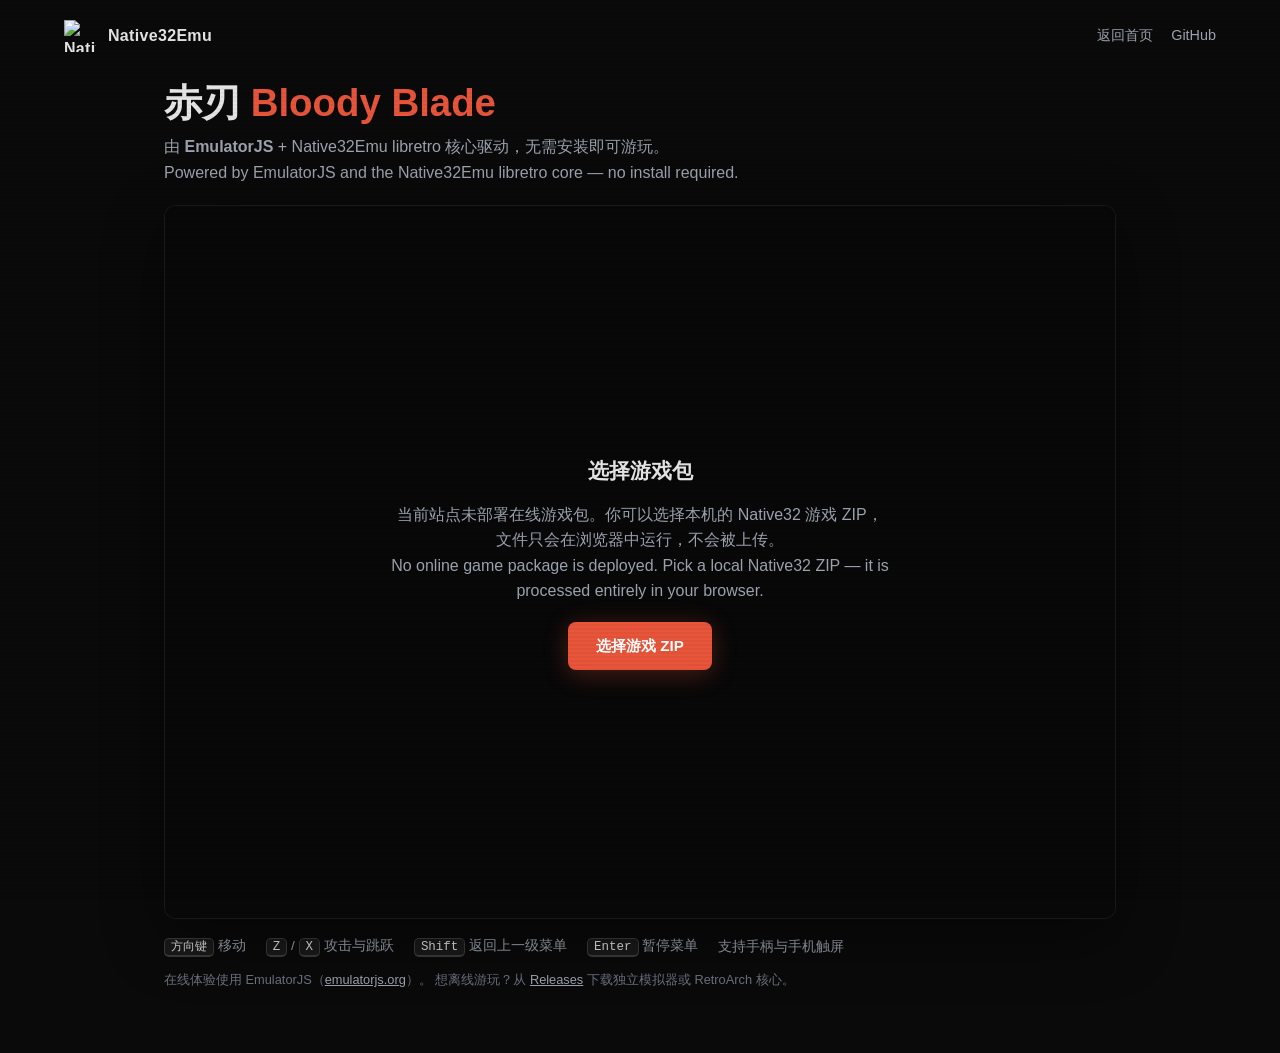
==== site/play.html @ bd975073 "feat(emulatorjs): ship a browser core and online demo Build the libretro core for wasm32-unknown-ems" ====
<!DOCTYPE html>
<html lang="zh-CN">
<head>
  <meta charset="UTF-8">
  <meta name="viewport" content="width=device-width, initial-scale=1.0">
  <title>在线体验《赤刃》 — Native32 Emulator</title>
  <meta name="description" content="在浏览器中直接游玩 Native32 经典动作游戏《赤刃》（Bloody Blade），由 EmulatorJS 与 Native32Emu libretro 核心驱动。">
  <link rel="icon" type="image/png" href="res/logo.png">
  <link rel="stylesheet" href="css/style.css">
</head>
<body class="play-page">

  <header class="play-header">
    <a href="index.html" class="play-brand">
      <img src="res/logo.png" alt="Native32Emu">
      <span>Native32Emu</span>
    </a>
    <nav class="play-header-links">
      <a href="index.html">返回首页</a>
      <a href="https://github.com/AloysHF/Native32Emu" target="_blank" rel="noopener">GitHub</a>
    </nav>
  </header>

  <main class="play-main">
    <h1 class="play-title">赤刃 <span>Bloody Blade</span></h1>
    <p class="play-subtitle">
      由 <strong>EmulatorJS</strong> + Native32Emu libretro 核心驱动，无需安装即可游玩。
      <br>
      Powered by EmulatorJS and the Native32Emu libretro core — no install required.
    </p>

    <div class="play-stage">
      <div id="game"></div>

      <div id="play-status" class="play-overlay">
        <h2>正在准备游戏…</h2>
        <p>首次加载需要下载 WebAssembly 核心与游戏数据。</p>
      </div>

      <div id="play-picker" class="play-overlay" hidden>
        <h2>选择游戏包</h2>
        <p>
          当前站点未部署在线游戏包。你可以选择本机的 Native32 游戏 ZIP，文件只会在浏览器中运行，不会被上传。
          <br>
          No online game package is deployed. Pick a local Native32 ZIP — it is processed entirely in your browser.
        </p>
        <label class="btn btn-primary">
          选择游戏 ZIP
          <input id="play-file" type="file" accept=".zip,.smf,.sgm" hidden>
        </label>
      </div>

      <div id="play-error" class="play-overlay" hidden>
        <h2>无法启动在线模拟器</h2>
        <p class="play-error-text">
          EmulatorJS 运行时未部署（缺少 <code>data/loader.js</code>）。请通过 Pages 部署流程生成
          <code>site/data</code>，或按文档在本地准备运行时。
        </p>
      </div>
    </div>

    <div class="play-controls">
      <span><kbd>方向键</kbd> 移动</span>
      <span><kbd>Z</kbd> / <kbd>X</kbd> 攻击与跳跃</span>
      <span><kbd>Shift</kbd> 返回上一级菜单</span>
      <span><kbd>Enter</kbd> 暂停菜单</span>
      <span>支持手柄与手机触屏</span>
    </div>

    <p class="play-note">
      在线体验使用 EmulatorJS（<a href="https://emulatorjs.org" target="_blank" rel="noopener">emulatorjs.org</a>）。
      想离线游玩？从 <a href="https://github.com/AloysHF/Native32Emu/releases" target="_blank" rel="noopener">Releases</a>
      下载独立模拟器或 RetroArch 核心。
    </p>
  </main>

  <script>
    (function () {
      'use strict';

      var RUNTIME_PATH = 'data/';
      var DEMO_GAME = 'games/ebblade.zip';
      var status = document.getElementById('play-status');
      var picker = document.getElementById('play-picker');
      var error = document.getElementById('play-error');
      var errorText = error.querySelector('.play-error-text');
      var fileInput = document.getElementById('play-file');
      var booted = false;

      function show(element) { element.hidden = false; }
      function hide(element) { element.hidden = true; }

      function boot(gameUrl, gameName) {
        if (booted) {
          return;
        }
        booted = true;
        hide(status);
        hide(picker);
        hide(error);

        window.EJS_player = '#game';
        window.EJS_core = 'native32emu';
        window.EJS_gameUrl = gameUrl;
        window.EJS_gameName = gameName || 'Bloody Blade';
        window.EJS_pathtodata = RUNTIME_PATH;
        window.EJS_startOnLoaded = false;
        window.EJS_backgroundColor = '#0a0a0a';

        var runtime = document.createElement('script');
        runtime.src = RUNTIME_PATH + 'loader.js';
        runtime.onerror = function () {
          booted = false;
          errorText.textContent =
            'EmulatorJS 运行时未部署（缺少 data/loader.js）。请通过 Pages 部署流程生成 site/data。';
          show(error);
        };
        document.body.appendChild(runtime);
      }

      function offerFile() {
        hide(status);
        show(picker);
      }

      fetch(DEMO_GAME, { method: 'HEAD', cache: 'no-store' })
        .then(function (response) {
          if (response.ok) {
            boot(DEMO_GAME);
          } else {
            offerFile();
          }
        })
        .catch(offerFile);

      fileInput.addEventListener('change', function () {
        var file = fileInput.files && fileInput.files[0];
        if (!file) {
          return;
        }
        boot(URL.createObjectURL(file), file.name.replace(/\.(zip|smf|sgm)$/i, ''));
      });
    })();
  </script>
</body>
</html>
---- site/css/style.css ----
/* ============================================================
   Native32Emu — Landing Page Styles
   Color palette from logo:
     Red/Orange  #E8553A / #C7412D
     Green       #4ADE80 / #22C55E
     Purple      #8B5CF6
     Blue        #3B82F6
     Dark        #0A0A0A / #111 / #1A1A1A / #2D2D2D
   ============================================================ */

/* ---- Reset & Base ---- */
*, *::before, *::after { margin: 0; padding: 0; box-sizing: border-box; }

:root {
  --red: #E8553A;
  --red-dark: #C7412D;
  --green: #4ADE80;
  --green-dark: #22C55E;
  --purple: #8B5CF6;
  --blue: #3B82F6;
  --dark: #0A0A0A;
  --dark-2: #111111;
  --dark-3: #1A1A1A;
  --dark-4: #2D2D2D;
  --text: #E5E5E5;
  --text-dim: #9CA3AF;
  --radius: 12px;
  --font-mono: 'SF Mono', 'Fira Code', 'Cascadia Code', 'JetBrains Mono', Consolas, monospace;
  --font-sans: -apple-system, BlinkMacSystemFont, 'Segoe UI', Roboto, 'Noto Sans SC', sans-serif;
}

html { scroll-behavior: smooth; }

body {
  font-family: var(--font-sans);
  background: var(--dark);
  color: var(--text);
  line-height: 1.6;
  overflow-x: hidden;
}

a { color: inherit; text-decoration: none; }
img { max-width: 100%; display: block; }

.container {
  max-width: 1200px;
  margin: 0 auto;
  padding: 0 24px;
}

/* ---- Scanline overlay (global) ---- */
body::after {
  content: '';
  position: fixed;
  inset: 0;
  pointer-events: none;
  z-index: 9999;
  background: repeating-linear-gradient(
    0deg,
    transparent,
    transparent 2px,
    rgba(0, 0, 0, 0.03) 2px,
    rgba(0, 0, 0, 0.03) 4px
  );
}

/* ============================================================
   NAV
   ============================================================ */
#navbar {
  position: fixed;
  top: 0;
  left: 0;
  right: 0;
  z-index: 1000;
  transition: background 0.3s, backdrop-filter 0.3s, box-shadow 0.3s;
}

#navbar.scrolled {
  background: rgba(10, 10, 10, 0.85);
  backdrop-filter: blur(16px);
  -webkit-backdrop-filter: blur(16px);
  box-shadow: 0 1px 0 rgba(232, 85, 58, 0.2);
}

.nav-inner {
  max-width: 1200px;
  margin: 0 auto;
  padding: 0 24px;
  height: 64px;
  display: flex;
  align-items: center;
  justify-content: space-between;
}

.nav-logo {
  display: flex;
  align-items: center;
  gap: 10px;
  font-weight: 700;
  font-size: 1.1rem;
}

.nav-logo img { border-radius: 6px; }

.nav-links {
  display: flex;
  align-items: center;
  gap: 28px;
}

.nav-links a {
  font-size: 0.9rem;
  color: var(--text-dim);
  transition: color 0.2s;
  font-weight: 500;
}

.nav-links a:hover { color: var(--green); }

.nav-github {
  display: flex;
  align-items: center;
}

.nav-toggle {
  display: none;
  flex-direction: column;
  gap: 5px;
  background: none;
  border: none;
  cursor: pointer;
  padding: 4px;
}

.nav-toggle span {
  display: block;
  width: 24px;
  height: 2px;
  background: var(--text);
  transition: 0.3s;
}

/* ============================================================
   HERO
   ============================================================ */
#hero {
  position: relative;
  min-height: 100vh;
  display: flex;
  flex-direction: column;
  align-items: center;
  justify-content: center;
  text-align: center;
  overflow: hidden;
}

.hero-bg {
  position: absolute;
  inset: 0;
  z-index: 0;
}

#circuit-canvas {
  width: 100%;
  height: 100%;
  opacity: 0.15;
}

.hero-content {
  position: relative;
  z-index: 1;
  padding: 0 24px;
}

.hero-chip {
  margin-bottom: 32px;
  animation: chipFloat 6s ease-in-out infinite;
}

.hero-logo {
  width: 180px;
  height: auto;
  margin: 0 auto;
  filter: drop-shadow(0 0 40px rgba(74, 222, 128, 0.3));
}

@keyframes chipFloat {
  0%, 100% { transform: translateY(0); }
  50% { transform: translateY(-12px); }
}

.hero-title {
  font-size: clamp(2.5rem, 6vw, 5rem);
  font-weight: 800;
  line-height: 1.1;
  margin-bottom: 16px;
  letter-spacing: -0.02em;
}

.hero-title-line {
  display: block;
}

.hero-title-line.accent {
  background: linear-gradient(135deg, var(--green), var(--blue));
  -webkit-background-clip: text;
  -webkit-text-fill-color: transparent;
  background-clip: text;
}

.hero-subtitle {
  font-size: clamp(1rem, 2.5vw, 1.5rem);
  color: var(--text-dim);
  margin-bottom: 12px;
  font-weight: 400;
}

.hero-desc {
  font-size: 1rem;
  color: var(--text-dim);
  max-width: 600px;
  margin: 0 auto 28px;
  opacity: 0.8;
}

.hero-badges {
  display: flex;
  gap: 8px;
  justify-content: center;
  flex-wrap: wrap;
  margin-bottom: 32px;
}

.hero-badges img { height: 28px; }

.hero-actions {
  display: flex;
  gap: 16px;
  justify-content: center;
  flex-wrap: wrap;
}

.btn {
  display: inline-flex;
  align-items: center;
  gap: 8px;
  padding: 12px 28px;
  border-radius: 8px;
  font-weight: 600;
  font-size: 0.95rem;
  transition: all 0.25s;
  border: none;
  cursor: pointer;
}

.btn-primary {
  background: var(--red);
  color: #fff;
  box-shadow: 0 4px 24px rgba(232, 85, 58, 0.3);
}

.btn-primary:hover {
  background: var(--red-dark);
  transform: translateY(-2px);
  box-shadow: 0 8px 32px rgba(232, 85, 58, 0.4);
}

.btn-secondary {
  background: var(--dark-4);
  color: var(--text);
  border: 1px solid rgba(255,255,255,0.1);
}

.btn-secondary:hover {
  background: #3a3a3a;
  transform: translateY(-2px);
}

.hero-scroll {
  position: absolute;
  bottom: 40px;
  left: 50%;
  transform: translateX(-50%);
  display: flex;
  flex-direction: column;
  align-items: center;
  gap: 8px;
  color: var(--text-dim);
  font-size: 0.8rem;
  animation: fadeInUp 1s 1.5s both;
}

.scroll-arrow {
  width: 20px;
  height: 20px;
  border-right: 2px solid var(--text-dim);
  border-bottom: 2px solid var(--text-dim);
  transform: rotate(45deg);
  animation: scrollBounce 2s infinite;
}

@keyframes scrollBounce {
  0%, 100% { transform: rotate(45deg) translateY(0); opacity: 1; }
  50% { transform: rotate(45deg) translateY(6px); opacity: 0.5; }
}

/* ============================================================
   SECTIONS
   ============================================================ */
.section {
  padding: 100px 0;
}

.section-dark {
  background: var(--dark-2);
}

.section-title {
  font-size: clamp(1.8rem, 4vw, 2.8rem);
  font-weight: 800;
  text-align: center;
  margin-bottom: 12px;
  letter-spacing: -0.01em;
}

.section-subtitle {
  text-align: center;
  color: var(--text-dim);
  font-size: 1.05rem;
  margin-bottom: 56px;
  max-width: 600px;
  margin-left: auto;
  margin-right: auto;
}

/* ============================================================
   ABOUT
   ============================================================ */
.about-grid {
  display: grid;
  grid-template-columns: 1fr 1fr;
  gap: 60px;
  align-items: center;
}

.about-text h2 {
  font-size: 2rem;
  margin-bottom: 20px;
}

.about-text p {
  color: var(--text-dim);
  margin-bottom: 16px;
  font-size: 1.05rem;
}

.about-text strong { color: var(--red); }

.diagram-flow {
  display: flex;
  align-items: center;
  justify-content: center;
  gap: 16px;
}

.diagram-node {
  display: flex;
  flex-direction: column;
  align-items: center;
  gap: 8px;
  padding: 20px 16px;
  background: var(--dark-3);
  border: 1px solid rgba(255,255,255,0.06);
  border-radius: var(--radius);
  min-width: 120px;
  transition: 0.3s;
}

.diagram-node:hover {
  border-color: var(--purple);
  transform: translateY(-4px);
}

.diagram-node.highlight {
  border-color: var(--green);
  box-shadow: 0 0 30px rgba(74, 222, 128, 0.1);
}

.diagram-icon {
  width: 48px;
  height: 48px;
  border-radius: 12px;
  display: flex;
  align-items: center;
  justify-content: center;
}

.chip-icon {
  background: linear-gradient(135deg, var(--red), var(--red-dark));
  box-shadow: 0 4px 16px rgba(232, 85, 58, 0.3);
}

.game-icon {
  background: linear-gradient(135deg, var(--blue), var(--purple));
  box-shadow: 0 4px 16px rgba(59, 130, 246, 0.3);
}

.emu-icon {
  background: linear-gradient(135deg, var(--green), var(--green-dark));
  box-shadow: 0 4px 16px rgba(74, 222, 128, 0.3);
}

.diagram-node span { font-weight: 600; font-size: 0.9rem; }
.diagram-node small { color: var(--text-dim); font-size: 0.75rem; }

.diagram-arrow {
  font-size: 1.5rem;
  color: var(--text-dim);
  opacity: 0.5;
}

/* ============================================================
   STATS
   ============================================================ */
.stats-grid {
  display: grid;
  grid-template-columns: repeat(4, 1fr);
  gap: 32px;
}

.stat-item {
  text-align: center;
  padding: 40px 16px;
  background: var(--dark-3);
  border: 1px solid rgba(255,255,255,0.05);
  border-radius: var(--radius);
  transition: 0.3s;
}

.stat-item:hover {
  border-color: var(--red);
  transform: translateY(-4px);
  box-shadow: 0 8px 32px rgba(232, 85, 58, 0.15);
}

.stat-number {
  font-size: 3rem;
  font-weight: 800;
  background: linear-gradient(135deg, var(--red), var(--green));
  -webkit-background-clip: text;
  -webkit-text-fill-color: transparent;
  background-clip: text;
  line-height: 1;
  margin-bottom: 8px;
  font-variant-numeric: tabular-nums;
}

.stat-label {
  font-weight: 600;
  font-size: 1rem;
  margin-bottom: 4px;
}

.stat-sub {
  color: var(--text-dim);
  font-size: 0.8rem;
}

/* ============================================================
   FEATURES
   ============================================================ */
.features-grid {
  display: grid;
  grid-template-columns: repeat(3, 1fr);
  gap: 24px;
}

.feature-card {
  padding: 32px 28px;
  background: var(--dark-2);
  border: 1px solid rgba(255,255,255,0.05);
  border-radius: var(--radius);
  transition: all 0.3s;
  position: relative;
  overflow: hidden;
}

.feature-card::before {
  content: '';
  position: absolute;
  top: 0;
  left: 0;
  right: 0;
  height: 3px;
  background: linear-gradient(90deg, var(--red), var(--green));
  opacity: 0;
  transition: opacity 0.3s;
}

.feature-card:hover {
  border-color: rgba(255,255,255,0.1);
  transform: translateY(-4px);
  box-shadow: 0 12px 40px rgba(0,0,0,0.3);
}

.feature-card:hover::before { opacity: 1; }

.feature-icon {
  width: 48px;
  height: 48px;
  border-radius: 12px;
  background: rgba(232, 85, 58, 0.1);
  display: flex;
  align-items: center;
  justify-content: center;
  margin-bottom: 20px;
  color: var(--red);
}

.feature-icon svg { width: 24px; height: 24px; }

.feature-card h3 {
  font-size: 1.15rem;
  margin-bottom: 10px;
  font-weight: 700;
}

.feature-card p {
  color: var(--text-dim);
  font-size: 0.9rem;
  line-height: 1.7;
}

/* ============================================================
   GALLERY
   ============================================================ */
.gallery-filters {
  display: flex;
  gap: 8px;
  justify-content: center;
  flex-wrap: wrap;
  margin-bottom: 40px;
}

.filter-btn {
  padding: 8px 20px;
  border-radius: 100px;
  border: 1px solid rgba(255,255,255,0.1);
  background: transparent;
  color: var(--text-dim);
  font-size: 0.85rem;
  font-weight: 500;
  cursor: pointer;
  transition: all 0.25s;
  font-family: var(--font-sans);
}

.filter-btn:hover {
  border-color: var(--green);
  color: var(--green);
}

.filter-btn.active {
  background: var(--green);
  color: var(--dark);
  border-color: var(--green);
  font-weight: 600;
}

.gallery-grid {
  display: grid;
  grid-template-columns: repeat(auto-fill, minmax(220px, 1fr));
  gap: 16px;
}

.gallery-item {
  position: relative;
  border-radius: var(--radius);
  overflow: hidden;
  aspect-ratio: 4 / 3;
  cursor: pointer;
  border: 1px solid rgba(255,255,255,0.05);
  transition: all 0.35s;
}

.gallery-item.hidden {
  display: none;
}

.gallery-item img {
  width: 100%;
  height: 100%;
  object-fit: cover;
  transition: transform 0.5s;
}

.gallery-item:hover {
  transform: translateY(-6px);
  box-shadow: 0 16px 48px rgba(0,0,0,0.5), 0 0 0 1px rgba(74, 222, 128, 0.3);
}

.gallery-item:hover img {
  transform: scale(1.08);
}

.gallery-overlay {
  position: absolute;
  inset: 0;
  background: linear-gradient(to top, rgba(10,10,10,0.95) 0%, rgba(10,10,10,0.3) 50%, transparent 100%);
  display: flex;
  flex-direction: column;
  justify-content: flex-end;
  padding: 16px;
  opacity: 0;
  transition: opacity 0.35s;
}

.gallery-item:hover .gallery-overlay { opacity: 1; }

.gallery-tag {
  display: inline-block;
  padding: 2px 8px;
  border-radius: 4px;
  background: var(--red);
  color: #fff;
  font-size: 0.7rem;
  font-weight: 700;
  margin-bottom: 6px;
  width: fit-content;
}

.gallery-overlay h4 {
  font-size: 0.95rem;
  font-weight: 700;
  margin-bottom: 4px;
}

.gallery-overlay p {
  font-size: 0.78rem;
  color: var(--text-dim);
  line-height: 1.4;
}

/* ============================================================
   ARCHITECTURE
   ============================================================ */
.arch-diagram {
  max-width: 800px;
  margin: 0 auto;
  display: flex;
  flex-direction: column;
  align-items: center;
  gap: 0;
}

.arch-layer {
  width: 100%;
  padding: 24px;
  border-radius: var(--radius);
  position: relative;
}

.arch-label {
  font-size: 0.75rem;
  font-weight: 700;
  text-transform: uppercase;
  letter-spacing: 0.1em;
  color: var(--text-dim);
  margin-bottom: 16px;
  text-align: center;
}

.arch-frontend {
  background: linear-gradient(135deg, rgba(139, 92, 246, 0.1), rgba(59, 130, 246, 0.1));
  border: 1px solid rgba(139, 92, 246, 0.2);
}

.arch-core {
  background: linear-gradient(135deg, rgba(232, 85, 58, 0.1), rgba(199, 65, 45, 0.1));
  border: 1px solid rgba(232, 85, 58, 0.2);
}

.arch-platform {
  background: linear-gradient(135deg, rgba(74, 222, 128, 0.1), rgba(34, 197, 94, 0.1));
  border: 1px solid rgba(74, 222, 128, 0.2);
}

.arch-boxes {
  display: flex;
  gap: 16px;
  justify-content: center;
  flex-wrap: wrap;
}

.arch-box {
  background: rgba(0,0,0,0.3);
  border: 1px solid rgba(255,255,255,0.08);
  border-radius: 8px;
  padding: 16px 24px;
  text-align: center;
  min-width: 160px;
  transition: 0.3s;
}

.arch-box:hover {
  border-color: rgba(255,255,255,0.15);
  transform: translateY(-2px);
}

.arch-box strong {
  display: block;
  font-size: 0.95rem;
  margin-bottom: 4px;
}

.arch-box small {
  color: var(--text-dim);
  font-size: 0.78rem;
}

.arch-box.core-box {
  min-width: 320px;
}

.core-modules {
  display: flex;
  flex-wrap: wrap;
  gap: 6px;
  margin-top: 12px;
  justify-content: center;
}

.core-modules span {
  padding: 4px 10px;
  background: rgba(232, 85, 58, 0.15);
  border-radius: 4px;
  font-size: 0.72rem;
  color: var(--red);
  font-weight: 500;
}

.arch-box.small-box {
  padding: 12px 20px;
  font-size: 0.85rem;
}

.arch-connector {
  height: 40px;
  width: 100px;
}

.arch-connector svg {
  width: 100%;
  height: 100%;
}

/* ============================================================
   CODE SHOWCASE
   ============================================================ */
.code-showcase {
  display: grid;
  grid-template-columns: 1fr 1fr;
  gap: 24px;
  max-width: 960px;
  margin: 0 auto;
}

.code-block {
  background: var(--dark-3);
  border: 1px solid rgba(255,255,255,0.06);
  border-radius: var(--radius);
  overflow: hidden;
  transition: 0.3s;
}

.code-block:hover {
  border-color: rgba(255,255,255,0.12);
  transform: translateY(-4px);
  box-shadow: 0 12px 40px rgba(0,0,0,0.4);
}

.code-header {
  display: flex;
  align-items: center;
  gap: 6px;
  padding: 12px 16px;
  background: rgba(0,0,0,0.3);
  border-bottom: 1px solid rgba(255,255,255,0.05);
}

.code-dot {
  width: 10px;
  height: 10px;
  border-radius: 50%;
}

.code-dot.red { background: #FF5F56; }
.code-dot.yellow { background: #FFBD2E; }
.code-dot.green { background: #27C93F; }

.code-filename {
  margin-left: 8px;
  font-size: 0.8rem;
  color: var(--text-dim);
  font-family: var(--font-mono);
}

.code-block pre {
  padding: 20px;
  overflow-x: auto;
  font-size: 0.82rem;
  line-height: 1.7;
}

.code-block code {
  font-family: var(--font-mono);
  color: var(--text-dim);
}

.code-block .kw { color: var(--purple); }
.code-block .type { color: var(--green); }
.code-block .fn { color: var(--blue); }
.code-block .num { color: var(--red); }
.code-block .comment { color: #6B7280; font-style: italic; }

/* ============================================================
   QUICK START
   ============================================================ */
.quickstart-grid {
  display: grid;
  grid-template-columns: repeat(3, 1fr);
  gap: 24px;
}

.quickstart-card {
  background: var(--dark-2);
  border: 1px solid rgba(255,255,255,0.05);
  border-radius: var(--radius);
  padding: 32px 28px;
  transition: 0.3s;
}

.quickstart-card:hover {
  border-color: rgba(255,255,255,0.1);
  transform: translateY(-4px);
  box-shadow: 0 12px 40px rgba(0,0,0,0.3);
}

.qs-header {
  display: flex;
  align-items: center;
  gap: 12px;
  margin-bottom: 24px;
}

.qs-icon { font-size: 1.5rem; }
.qs-header h3 { font-size: 1.2rem; }

.qs-steps { display: flex; flex-direction: column; gap: 20px; }

.qs-step {
  display: flex;
  gap: 14px;
  align-items: flex-start;
}

.qs-num {
  width: 28px;
  height: 28px;
  min-width: 28px;
  border-radius: 50%;
  background: var(--red);
  color: #fff;
  display: flex;
  align-items: center;
  justify-content: center;
  font-size: 0.8rem;
  font-weight: 700;
}

.qs-step p {
  font-weight: 600;
  font-size: 0.9rem;
  margin-bottom: 4px;
}

.qs-step code {
  display: block;
  font-family: var(--font-mono);
  font-size: 0.78rem;
  color: var(--green);
  background: rgba(74, 222, 128, 0.08);
  padding: 6px 10px;
  border-radius: 6px;
  margin-top: 4px;
  word-break: break-all;
}

/* ============================================================
   FOOTER
   ============================================================ */
#footer {
  background: var(--dark-2);
  border-top: 1px solid rgba(255,255,255,0.05);
  padding: 60px 0 30px;
}

.footer-grid {
  display: grid;
  grid-template-columns: 2fr 1fr 1fr 1fr;
  gap: 40px;
  margin-bottom: 40px;
}

.footer-brand {
  display: flex;
  flex-direction: column;
  gap: 8px;
}

.footer-brand img { border-radius: 8px; }

.footer-name {
  font-weight: 700;
  font-size: 1.1rem;
}

.footer-brand p {
  color: var(--text-dim);
  font-size: 0.9rem;
}

.footer-links h4 {
  font-size: 0.85rem;
  font-weight: 700;
  margin-bottom: 16px;
  color: var(--text);
}

.footer-links a {
  display: block;
  color: var(--text-dim);
  font-size: 0.88rem;
  padding: 4px 0;
  transition: color 0.2s;
}

.footer-links a:hover { color: var(--green); }

.footer-bottom {
  border-top: 1px solid rgba(255,255,255,0.05);
  padding-top: 24px;
  text-align: center;
}

.footer-bottom p {
  color: var(--text-dim);
  font-size: 0.82rem;
}

/* ============================================================
   ANIMATIONS
   ============================================================ */
.fade-in-up {
  opacity: 0;
  transform: translateY(30px);
  transition: opacity 0.7s ease, transform 0.7s ease;
}

.fade-in-up.visible {
  opacity: 1;
  transform: translateY(0);
}

@keyframes fadeInUp {
  from { opacity: 0; transform: translateY(30px); }
  to { opacity: 1; transform: translateY(0); }
}

/* ============================================================
   RESPONSIVE
   ============================================================ */
@media (max-width: 1024px) {
  .features-grid { grid-template-columns: repeat(2, 1fr); }
  .quickstart-grid { grid-template-columns: 1fr; }
  .code-showcase { grid-template-columns: 1fr; }
  .footer-grid { grid-template-columns: 1fr 1fr; gap: 32px; }
}

@media (max-width: 768px) {
  .nav-links { display: none; }
  .nav-links.open {
    display: flex;
    flex-direction: column;
    position: absolute;
    top: 64px;
    left: 0;
    right: 0;
    background: rgba(10, 10, 10, 0.95);
    backdrop-filter: blur(16px);
    padding: 24px;
    gap: 16px;
    border-bottom: 1px solid rgba(255,255,255,0.05);
  }
  .nav-toggle { display: flex; }

  .about-grid { grid-template-columns: 1fr; gap: 40px; }
  .stats-grid { grid-template-columns: repeat(2, 1fr); gap: 16px; }
  .features-grid { grid-template-columns: 1fr; }
  .gallery-grid { grid-template-columns: repeat(auto-fill, minmax(160px, 1fr)); gap: 10px; }
  .footer-grid { grid-template-columns: 1fr; gap: 24px; }

  .hero-logo { width: 120px; }
  .hero-badges img { height: 22px; }
  .hero-actions { flex-direction: column; align-items: center; }

  .diagram-flow { flex-direction: column; gap: 12px; }
  .diagram-arrow { transform: rotate(90deg); }

  .section { padding: 60px 0; }

  .arch-box.core-box { min-width: auto; }
}

@media (max-width: 480px) {
  .stats-grid { grid-template-columns: 1fr 1fr; }
  .stat-number { font-size: 2.2rem; }
  .gallery-overlay { opacity: 1; }
}

/* ============================================================
   LANGUAGE TOGGLE
   ============================================================ */
.lang-toggle {
  padding: 4px 12px;
  border-radius: 6px;
  border: 1px solid rgba(255,255,255,0.15);
  background: transparent;
  color: var(--green);
  font-size: 0.8rem;
  font-weight: 700;
  cursor: pointer;
  transition: all 0.25s;
  font-family: var(--font-mono);
  letter-spacing: 0.05em;
}

.lang-toggle:hover {
  background: rgba(74, 222, 128, 0.1);
  border-color: var(--green);
}

/* ============================================================
   GALLERY TABS
   ============================================================ */
.gallery-tabs {
  display: flex;
  gap: 8px;
  justify-content: center;
  flex-wrap: wrap;
  margin-bottom: 32px;
}

.gallery-tab {
  padding: 8px 20px;
  border-radius: 100px;
  border: 1px solid rgba(255,255,255,0.1);
  background: transparent;
  color: var(--text-dim);
  font-size: 0.85rem;
  font-weight: 500;
  cursor: pointer;
  transition: all 0.25s;
  font-family: var(--font-sans);
}

.gallery-tab:hover {
  border-color: var(--green);
  color: var(--green);
}

.gallery-tab.active {
  background: var(--green);
  color: var(--dark);
  border-color: var(--green);
  font-weight: 600;
}

/* ============================================================
   CAROUSEL
   ============================================================ */
.carousel-wrapper {
  position: relative;
  padding: 0 48px;
}

.carousel-viewport {
  overflow: hidden;
  border-radius: var(--radius);
}

.carousel-track {
  display: flex;
  gap: 16px;
  transition: transform 0.4s cubic-bezier(0.25, 0.46, 0.45, 0.94);
}

.carousel-card {
  flex: 0 0 calc((100% - 48px) / 4);
}

.carousel-card-inner,
.carousel-card {
  position: relative;
  border-radius: var(--radius);
  overflow: hidden;
  aspect-ratio: 4 / 3;
  cursor: pointer;
  border: 1px solid rgba(255,255,255,0.05);
  transition: all 0.35s;
}

.carousel-card:hover {
  transform: translateY(-4px);
  box-shadow: 0 12px 36px rgba(0,0,0,0.5), 0 0 0 1px rgba(74, 222, 128, 0.3);
  z-index: 2;
}

.carousel-card img {
  width: 100%;
  height: 100%;
  object-fit: contain;
  background: #000;
  transition: transform 0.5s;
}

.carousel-card:hover img {
  transform: scale(1.06);
}

.carousel-card-overlay {
  position: absolute;
  inset: 0;
  background: linear-gradient(to top, rgba(10,10,10,0.95) 0%, rgba(10,10,10,0.3) 50%, transparent 100%);
  display: flex;
  flex-direction: column;
  justify-content: flex-end;
  padding: 14px;
  opacity: 0;
  transition: opacity 0.35s;
}

.carousel-card:hover .carousel-card-overlay { opacity: 1; }

.carousel-card-overlay .gallery-tag {
  display: inline-block;
  padding: 2px 8px;
  border-radius: 4px;
  background: var(--red);
  color: #fff;
  font-size: 0.65rem;
  font-weight: 700;
  margin-bottom: 4px;
  width: fit-content;
}

.carousel-card-overlay h4 {
  font-size: 0.85rem;
  font-weight: 700;
  margin-bottom: 3px;
  line-height: 1.3;
}

.carousel-card-overlay p {
  font-size: 0.72rem;
  color: var(--text-dim);
  line-height: 1.4;
}

/* Carousel navigation buttons */
.carousel-btn {
  position: absolute;
  top: 50%;
  transform: translateY(-50%);
  width: 40px;
  height: 40px;
  border-radius: 50%;
  border: 1px solid rgba(255,255,255,0.15);
  background: rgba(10, 10, 10, 0.8);
  color: var(--text);
  font-size: 1.4rem;
  cursor: pointer;
  transition: all 0.25s;
  display: flex;
  align-items: center;
  justify-content: center;
  z-index: 10;
  backdrop-filter: blur(8px);
}

.carousel-btn:hover {
  background: var(--green);
  color: var(--dark);
  border-color: var(--green);
}

.carousel-prev { left: 0; }
.carousel-next { right: 0; }

/* Carousel dots */
.carousel-dots {
  display: flex;
  justify-content: center;
  gap: 8px;
  margin-top: 20px;
}

.carousel-dot {
  width: 8px;
  height: 8px;
  border-radius: 50%;
  background: rgba(255,255,255,0.2);
  cursor: pointer;
  transition: all 0.25s;
}

.carousel-dot.active {
  background: var(--green);
  width: 24px;
  border-radius: 4px;
}

.carousel-dot:hover {
  background: rgba(255,255,255,0.4);
}

/* ============================================================
   CAROUSEL RESPONSIVE
   ============================================================ */
@media (max-width: 768px) {
  .carousel-wrapper { padding: 0 36px; }
  .carousel-card { flex-basis: calc((100% - 16px) / 2); }
  .carousel-btn { width: 32px; height: 32px; font-size: 1.1rem; }
  .gallery-tab { padding: 6px 14px; font-size: 0.78rem; }
}

@media (max-width: 480px) {
  .carousel-wrapper { padding: 0 28px; }
  .carousel-card { flex-basis: 100%; }
  .carousel-card-overlay { opacity: 1; }
  .carousel-btn { width: 28px; height: 28px; font-size: 1rem; }
}

/* ============================================================
   PLAY ONLINE (landing CTA)
   ============================================================ */
.nav-links a.nav-play {
  color: var(--red);
  font-weight: 600;
}

.nav-links a.nav-play:hover { color: var(--green); }

.btn-play {
  background: rgba(74, 222, 128, 0.12);
  color: var(--green);
  border: 1px solid rgba(74, 222, 128, 0.35);
}

.btn-play:hover {
  background: rgba(74, 222, 128, 0.2);
  transform: translateY(-2px);
}

.play-cta {
  display: grid;
  grid-template-columns: minmax(0, 0.9fr) minmax(0, 1.1fr);
  gap: 40px;
  align-items: center;
  background: linear-gradient(135deg, rgba(232, 85, 58, 0.12), rgba(17, 17, 17, 0.9) 55%);
  border: 1px solid rgba(255, 255, 255, 0.08);
  border-radius: var(--radius);
  padding: 36px;
}

.play-cta-cover img {
  width: 100%;
  border-radius: 10px;
  border: 1px solid rgba(255, 255, 255, 0.1);
  display: block;
}

.play-cta-body { display: flex; flex-direction: column; align-items: flex-start; gap: 14px; }

.play-cta-badge {
  font-size: 0.75rem;
  letter-spacing: 0.08em;
  text-transform: uppercase;
  color: var(--green);
  border: 1px solid rgba(74, 222, 128, 0.3);
  border-radius: 999px;
  padding: 4px 12px;
}

.play-cta-body h2 { font-size: 2rem; line-height: 1.2; }
.play-cta-body p { color: var(--text-dim); max-width: 52ch; }

@media (max-width: 768px) {
  .play-cta { grid-template-columns: 1fr; padding: 24px; }
  .play-cta-cover { max-width: 360px; }
}

/* ============================================================
   PLAY PAGE
   ============================================================ */
.play-page { min-height: 100vh; background: var(--dark); }

.play-header {
  display: flex;
  align-items: center;
  justify-content: space-between;
  gap: 16px;
  max-width: 1200px;
  margin: 0 auto;
  padding: 20px 24px;
}

.play-brand {
  display: flex;
  align-items: center;
  gap: 12px;
  font-weight: 700;
  letter-spacing: 0.02em;
}

.play-brand img { width: 32px; height: 32px; }

.play-header-links { display: flex; align-items: center; gap: 18px; }
.play-header-links a { color: var(--text-dim); font-size: 0.9rem; }
.play-header-links a:hover { color: var(--green); }

.play-main {
  max-width: 1000px;
  margin: 0 auto;
  padding: 8px 24px 64px;
}

.play-title { font-size: clamp(1.6rem, 4vw, 2.4rem); line-height: 1.2; }
.play-title span { color: var(--red); }

.play-subtitle { color: var(--text-dim); margin: 8px 0 20px; max-width: 68ch; }

.play-stage {
  position: relative;
  width: 100%;
  aspect-ratio: 4 / 3;
  background: #000;
  border: 1px solid rgba(255, 255, 255, 0.1);
  border-radius: var(--radius);
  overflow: hidden;
  box-shadow: 0 20px 60px rgba(0, 0, 0, 0.45);
}

.play-stage > #game { position: absolute; inset: 0; }

.play-overlay {
  position: absolute;
  inset: 0;
  z-index: 5;
  display: flex;
  flex-direction: column;
  align-items: center;
  justify-content: center;
  gap: 14px;
  padding: 24px;
  text-align: center;
  background: rgba(10, 10, 10, 0.86);
  backdrop-filter: blur(3px);
}

.play-overlay h2 { font-size: 1.3rem; }
.play-overlay p { color: var(--text-dim); max-width: 56ch; }
.play-overlay .btn { margin-top: 4px; }
.play-overlay[hidden] { display: none; }

.play-controls {
  margin-top: 16px;
  display: flex;
  flex-wrap: wrap;
  gap: 8px 20px;
  align-items: center;
  color: var(--text-dim);
  font-size: 0.85rem;
}

.play-controls kbd {
  font-family: var(--font-mono);
  font-size: 0.78rem;
  color: var(--text);
  background: var(--dark-3);
  border: 1px solid rgba(255, 255, 255, 0.15);
  border-bottom-width: 2px;
  border-radius: 5px;
  padding: 1px 6px;
}

.play-note { margin-top: 12px; font-size: 0.8rem; color: #6b7280; }
.play-note a { color: var(--text-dim); text-decoration: underline; }

@media (max-width: 640px) {
  .play-header { padding: 16px; }
  .play-header-links .optional { display: none; }
  .play-main { padding: 0 16px 40px; }
  .play-stage { aspect-ratio: 4 / 3; border-radius: 8px; }
}
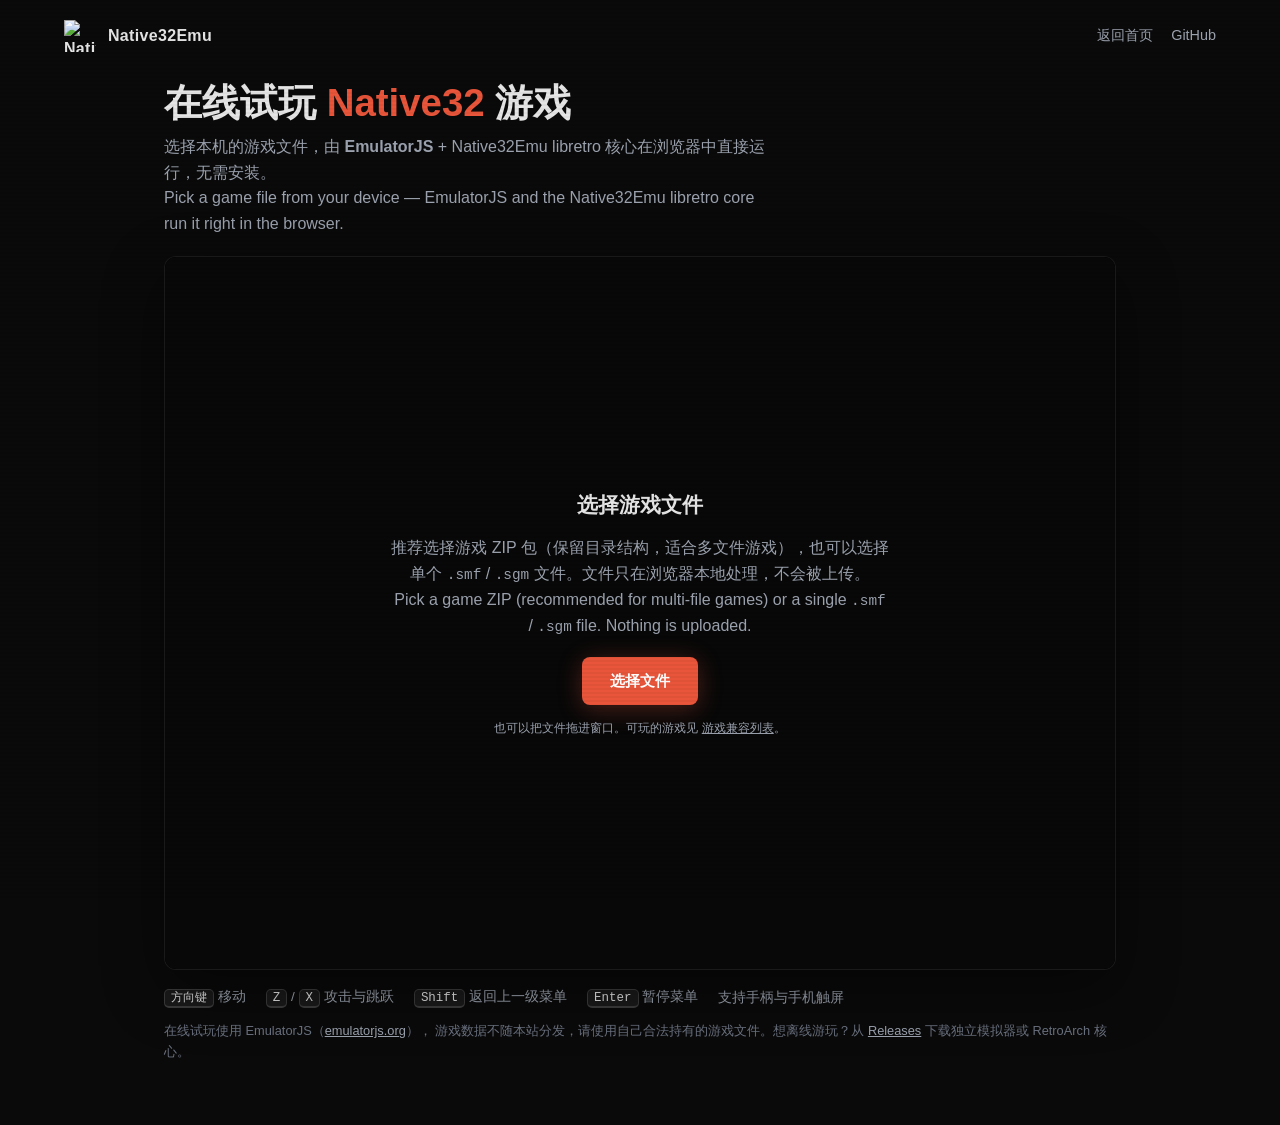
==== commit cf91fb57: "feat(site): let visitors pick any game file for browser play Open the play page on a file picker (cl" ====
--- a/site/play.html
+++ b/site/play.html
@@ -3,8 +3,8 @@
 <head>
   <meta charset="UTF-8">
   <meta name="viewport" content="width=device-width, initial-scale=1.0">
-  <title>在线体验《赤刃》 — Native32 Emulator</title>
-  <meta name="description" content="在浏览器中直接游玩 Native32 经典动作游戏《赤刃》（Bloody Blade），由 EmulatorJS 与 Native32Emu libretro 核心驱动。">
+  <title>在线试玩 Native32 游戏 — Native32 Emulator</title>
+  <meta name="description" content="在浏览器中选择本机的 Native32 游戏文件，即可直接游玩，无需安装。由 EmulatorJS 与 Native32Emu libretro 核心驱动。">
   <link rel="icon" type="image/png" href="res/logo.png">
   <link rel="stylesheet" href="css/style.css">
 </head>
@@ -22,32 +22,38 @@
   </header>
 
   <main class="play-main">
-    <h1 class="play-title">赤刃 <span>Bloody Blade</span></h1>
+    <h1 class="play-title">在线试玩 <span>Native32</span> 游戏</h1>
     <p class="play-subtitle">
-      由 <strong>EmulatorJS</strong> + Native32Emu libretro 核心驱动，无需安装即可游玩。
+      选择本机的游戏文件，由 <strong>EmulatorJS</strong> + Native32Emu libretro 核心在浏览器中直接运行，无需安装。
       <br>
-      Powered by EmulatorJS and the Native32Emu libretro core — no install required.
+      Pick a game file from your device — EmulatorJS and the Native32Emu libretro core run it right in the browser.
     </p>
 
     <div class="play-stage">
       <div id="game"></div>
 
-      <div id="play-status" class="play-overlay">
-        <h2>正在准备游戏…</h2>
-        <p>首次加载需要下载 WebAssembly 核心与游戏数据。</p>
+      <div id="play-status" class="play-overlay" hidden>
+        <h2>正在加载核心…</h2>
+        <p>首次启动需要下载 WebAssembly 核心。</p>
       </div>
 
-      <div id="play-picker" class="play-overlay" hidden>
-        <h2>选择游戏包</h2>
+      <div id="play-picker" class="play-overlay">
+        <h2>选择游戏文件</h2>
         <p>
-          当前站点未部署在线游戏包。你可以选择本机的 Native32 游戏 ZIP，文件只会在浏览器中运行，不会被上传。
+          推荐选择游戏 ZIP 包（保留目录结构，适合多文件游戏），也可以选择单个
+          <code>.smf</code> / <code>.sgm</code> 文件。文件只在浏览器本地处理，不会被上传。
           <br>
-          No online game package is deployed. Pick a local Native32 ZIP — it is processed entirely in your browser.
+          Pick a game ZIP (recommended for multi-file games) or a single <code>.smf</code> / <code>.sgm</code> file. Nothing is uploaded.
         </p>
         <label class="btn btn-primary">
-          选择游戏 ZIP
+          选择文件
           <input id="play-file" type="file" accept=".zip,.smf,.sgm" hidden>
         </label>
+        <p id="play-picker-error" class="play-picker-error" hidden></p>
+        <p class="play-picker-hint">
+          也可以把文件拖进窗口。可玩的游戏见
+          <a href="https://github.com/AloysHF/Native32Emu/blob/master/docs/Game-Compatibility.md" target="_blank" rel="noopener">游戏兼容列表</a>。
+        </p>
       </div>
 
       <div id="play-error" class="play-overlay" hidden>
@@ -65,11 +71,13 @@
       <span><kbd>Shift</kbd> 返回上一级菜单</span>
       <span><kbd>Enter</kbd> 暂停菜单</span>
       <span>支持手柄与手机触屏</span>
+      <button id="play-reset" class="play-reset" type="button" hidden>换一个游戏</button>
     </div>
 
     <p class="play-note">
-      在线体验使用 EmulatorJS（<a href="https://emulatorjs.org" target="_blank" rel="noopener">emulatorjs.org</a>）。
-      想离线游玩？从 <a href="https://github.com/AloysHF/Native32Emu/releases" target="_blank" rel="noopener">Releases</a>
+      在线试玩使用 EmulatorJS（<a href="https://emulatorjs.org" target="_blank" rel="noopener">emulatorjs.org</a>），
+      游戏数据不随本站分发，请使用自己合法持有的游戏文件。想离线游玩？从
+      <a href="https://github.com/AloysHF/Native32Emu/releases" target="_blank" rel="noopener">Releases</a>
       下载独立模拟器或 RetroArch 核心。
     </p>
   </main>
@@ -79,38 +87,49 @@
       'use strict';
 
       var RUNTIME_PATH = 'data/';
-      var DEMO_GAME = 'games/ebblade.zip';
+      var GAME_EXTENSIONS = /\.(zip|smf|sgm)$/i;
+      var stage = document.querySelector('.play-stage');
       var status = document.getElementById('play-status');
       var picker = document.getElementById('play-picker');
+      var pickerError = document.getElementById('play-picker-error');
       var error = document.getElementById('play-error');
       var errorText = error.querySelector('.play-error-text');
       var fileInput = document.getElementById('play-file');
+      var resetButton = document.getElementById('play-reset');
       var booted = false;
 
       function show(element) { element.hidden = false; }
       function hide(element) { element.hidden = true; }
 
-      function boot(gameUrl, gameName) {
+      function boot(file) {
         if (booted) {
           return;
         }
         booted = true;
-        hide(status);
         hide(picker);
         hide(error);
+        show(status);
 
         window.EJS_player = '#game';
         window.EJS_core = 'native32emu';
-        window.EJS_gameUrl = gameUrl;
-        window.EJS_gameName = gameName || 'Bloody Blade';
+        // A blob URL has no file name, so EJS_gameName must keep the extension:
+        // EmulatorJS writes single-file content under this name and picks the
+        // content type from it.
+        window.EJS_gameUrl = URL.createObjectURL(file);
+        window.EJS_gameName = file.name;
         window.EJS_pathtodata = RUNTIME_PATH;
         window.EJS_startOnLoaded = false;
         window.EJS_backgroundColor = '#0a0a0a';
 
         var runtime = document.createElement('script');
         runtime.src = RUNTIME_PATH + 'loader.js';
+        runtime.onload = function () {
+          hide(status);
+          show(resetButton);
+        };
         runtime.onerror = function () {
           booted = false;
+          hide(status);
           errorText.textContent =
             'EmulatorJS 运行时未部署（缺少 data/loader.js）。请通过 Pages 部署流程生成 site/data。';
           show(error);
@@ -118,27 +137,61 @@
         document.body.appendChild(runtime);
       }
 
-      function offerFile() {
-        hide(status);
-        show(picker);
-      }
-
-      fetch(DEMO_GAME, { method: 'HEAD', cache: 'no-store' })
-        .then(function (response) {
-          if (response.ok) {
-            boot(DEMO_GAME);
-          } else {
-            offerFile();
-          }
-        })
-        .catch(offerFile);
-
-      fileInput.addEventListener('change', function () {
-        var file = fileInput.files && fileInput.files[0];
+      function pick(file) {
         if (!file) {
           return;
         }
-        boot(URL.createObjectURL(file), file.name.replace(/\.(zip|smf|sgm)$/i, ''));
+        if (!GAME_EXTENSIONS.test(file.name)) {
+          pickerError.textContent = '仅支持 .zip、.smf 或 .sgm 文件。';
+          show(pickerError);
+          return;
+        }
+        hide(pickerError);
+        boot(file);
+      }
+
+      fileInput.addEventListener('change', function () {
+        pick(fileInput.files && fileInput.files[0]);
+      });
+
+      var dragDepth = 0;
+
+      document.addEventListener('dragenter', function (event) {
+        event.preventDefault();
+        if (booted) {
+          return;
+        }
+        dragDepth += 1;
+        stage.classList.add('is-drop');
+      });
+
+      document.addEventListener('dragover', function (event) {
+        event.preventDefault();
+      });
+
+      document.addEventListener('dragleave', function (event) {
+        event.preventDefault();
+        if (booted) {
+          return;
+        }
+        dragDepth = Math.max(0, dragDepth - 1);
+        if (dragDepth === 0) {
+          stage.classList.remove('is-drop');
+        }
+      });
+
+      document.addEventListener('drop', function (event) {
+        event.preventDefault();
+        dragDepth = 0;
+        stage.classList.remove('is-drop');
+        if (booted) {
+          return;
+        }
+        pick(event.dataTransfer && event.dataTransfer.files && event.dataTransfer.files[0]);
+      });
+
+      resetButton.addEventListener('click', function () {
+        window.location.reload();
       });
     })();
   </script>
--- a/site/css/style.css
+++ b/site/css/style.css
@@ -1383,6 +1383,16 @@
 .play-overlay p { color: var(--text-dim); max-width: 56ch; }
 .play-overlay .btn { margin-top: 4px; }
 .play-overlay[hidden] { display: none; }
+.play-overlay code { font-family: var(--font-mono); font-size: 0.9em; }
+
+.play-picker-error { color: var(--red); font-size: 0.85rem; }
+.play-picker-hint { font-size: 0.78rem; color: #6b7280; }
+.play-picker-hint a { color: var(--text-dim); text-decoration: underline; }
+
+.play-stage.is-drop {
+  border-color: rgba(74, 222, 128, 0.6);
+  box-shadow: 0 0 0 3px rgba(74, 222, 128, 0.18), 0 20px 60px rgba(0, 0, 0, 0.45);
+}
 
 .play-controls {
   margin-top: 16px;
@@ -1405,6 +1415,25 @@
   padding: 1px 6px;
 }
 
+.play-reset {
+  margin-left: auto;
+  padding: 4px 14px;
+  font: inherit;
+  font-size: 0.8rem;
+  color: var(--text-dim);
+  background: transparent;
+  border: 1px solid rgba(255, 255, 255, 0.2);
+  border-radius: 999px;
+  cursor: pointer;
+}
+
+.play-reset:hover {
+  color: var(--green);
+  border-color: rgba(74, 222, 128, 0.4);
+}
+
+.play-reset[hidden] { display: none; }
+
 .play-note { margin-top: 12px; font-size: 0.8rem; color: #6b7280; }
 .play-note a { color: var(--text-dim); text-decoration: underline; }
 
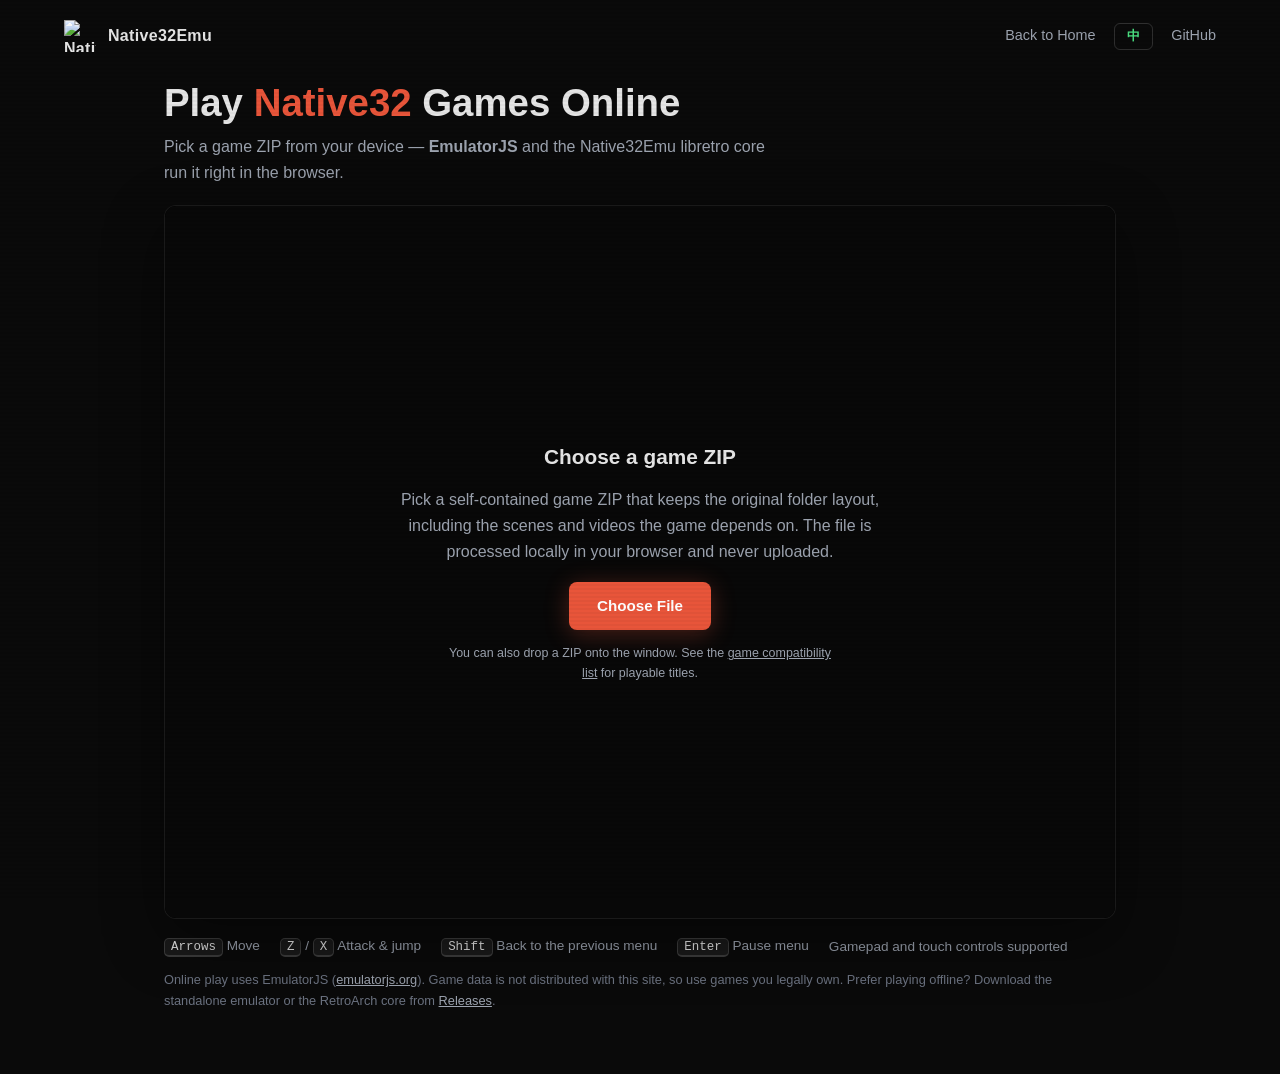
==== commit 8395d544: "feat(zip): package each game as a self-contained archive Multi-file Native32 games reference SSL sce" ====
--- a/site/play.html
+++ b/site/play.html
@@ -4,7 +4,7 @@
   <meta charset="UTF-8">
   <meta name="viewport" content="width=device-width, initial-scale=1.0">
   <title>在线试玩 Native32 游戏 — Native32 Emulator</title>
-  <meta name="description" content="在浏览器中选择本机的 Native32 游戏文件，即可直接游玩，无需安装。由 EmulatorJS 与 Native32Emu libretro 核心驱动。">
+  <meta name="description" content="在浏览器中选择本机的 Native32 游戏 ZIP 包，即可直接游玩，无需安装。由 EmulatorJS 与 Native32Emu libretro 核心驱动。">
   <link rel="icon" type="image/png" href="res/logo.png">
   <link rel="stylesheet" href="css/style.css">
 </head>
@@ -16,49 +16,45 @@
       <span>Native32Emu</span>
     </a>
     <nav class="play-header-links">
-      <a href="index.html">返回首页</a>
+      <a href="index.html" data-i18n="nav-back">返回首页</a>
+      <button id="lang-toggle" class="lang-toggle" aria-label="Switch language">EN</button>
       <a href="https://github.com/AloysHF/Native32Emu" target="_blank" rel="noopener">GitHub</a>
     </nav>
   </header>
 
   <main class="play-main">
-    <h1 class="play-title">在线试玩 <span>Native32</span> 游戏</h1>
-    <p class="play-subtitle">
-      选择本机的游戏文件，由 <strong>EmulatorJS</strong> + Native32Emu libretro 核心在浏览器中直接运行，无需安装。
-      <br>
-      Pick a game file from your device — EmulatorJS and the Native32Emu libretro core run it right in the browser.
+    <h1 class="play-title" data-i18n="title">在线试玩 <span>Native32</span> 游戏</h1>
+    <p class="play-subtitle" data-i18n="subtitle">
+      选择本机上的游戏 ZIP 包，由 <strong>EmulatorJS</strong> + Native32Emu libretro 核心在浏览器中直接运行，无需安装。
     </p>
 
     <div class="play-stage">
       <div id="game"></div>
 
       <div id="play-status" class="play-overlay" hidden>
-        <h2>正在加载核心…</h2>
-        <p>首次启动需要下载 WebAssembly 核心。</p>
+        <h2 data-i18n="status-title">正在加载核心…</h2>
+        <p data-i18n="status-desc">首次启动需要下载 WebAssembly 核心。</p>
       </div>
 
       <div id="play-picker" class="play-overlay">
-        <h2>选择游戏文件</h2>
-        <p>
-          推荐选择游戏 ZIP 包（保留目录结构，适合多文件游戏），也可以选择单个
-          <code>.smf</code> / <code>.sgm</code> 文件。文件只在浏览器本地处理，不会被上传。
-          <br>
-          Pick a game ZIP (recommended for multi-file games) or a single <code>.smf</code> / <code>.sgm</code> file. Nothing is uploaded.
+        <h2 data-i18n="picker-title">选择游戏 ZIP 包</h2>
+        <p data-i18n="picker-desc">
+          请选择自包含的游戏 ZIP 包（保留目录结构，收录游戏依赖的场景与视频）。文件只在浏览器本地处理，不会被上传。
         </p>
         <label class="btn btn-primary">
-          选择文件
-          <input id="play-file" type="file" accept=".zip,.smf,.sgm" hidden>
+          <span data-i18n="pick-label">选择文件</span>
+          <input id="play-file" type="file" accept=".zip,application/zip" hidden>
         </label>
         <p id="play-picker-error" class="play-picker-error" hidden></p>
-        <p class="play-picker-hint">
-          也可以把文件拖进窗口。可玩的游戏见
+        <p class="play-picker-hint" data-i18n="picker-hint">
+          也可以把 ZIP 包拖进窗口。可玩的游戏见
           <a href="https://github.com/AloysHF/Native32Emu/blob/master/docs/Game-Compatibility.md" target="_blank" rel="noopener">游戏兼容列表</a>。
         </p>
       </div>
 
       <div id="play-error" class="play-overlay" hidden>
-        <h2>无法启动在线模拟器</h2>
-        <p class="play-error-text">
+        <h2 data-i18n="error-title">无法启动在线模拟器</h2>
+        <p class="play-error-text" data-i18n="error-text">
           EmulatorJS 运行时未部署（缺少 <code>data/loader.js</code>）。请通过 Pages 部署流程生成
           <code>site/data</code>，或按文档在本地准备运行时。
         </p>
@@ -66,15 +62,15 @@
     </div>
 
     <div class="play-controls">
-      <span><kbd>方向键</kbd> 移动</span>
-      <span><kbd>Z</kbd> / <kbd>X</kbd> 攻击与跳跃</span>
-      <span><kbd>Shift</kbd> 返回上一级菜单</span>
-      <span><kbd>Enter</kbd> 暂停菜单</span>
-      <span>支持手柄与手机触屏</span>
-      <button id="play-reset" class="play-reset" type="button" hidden>换一个游戏</button>
+      <span data-i18n="ctrl-move"><kbd>方向键</kbd> 移动</span>
+      <span data-i18n="ctrl-action"><kbd>Z</kbd> / <kbd>X</kbd> 攻击与跳跃</span>
+      <span data-i18n="ctrl-back"><kbd>Shift</kbd> 返回上一级菜单</span>
+      <span data-i18n="ctrl-pause"><kbd>Enter</kbd> 暂停菜单</span>
+      <span data-i18n="ctrl-gamepad">支持手柄与手机触屏</span>
+      <button id="play-reset" class="play-reset" type="button" data-i18n="reset" hidden>换一个游戏</button>
     </div>
 
-    <p class="play-note">
+    <p class="play-note" data-i18n="note">
       在线试玩使用 EmulatorJS（<a href="https://emulatorjs.org" target="_blank" rel="noopener">emulatorjs.org</a>），
       游戏数据不随本站分发，请使用自己合法持有的游戏文件。想离线游玩？从
       <a href="https://github.com/AloysHF/Native32Emu/releases" target="_blank" rel="noopener">Releases</a>
@@ -86,14 +82,85 @@
     (function () {
       'use strict';
 
+      var translations = {
+        zh: {
+          'meta-title': '在线试玩 Native32 游戏 — Native32 Emulator',
+          'meta-desc': '在浏览器中选择本机的 Native32 游戏 ZIP 包，即可直接游玩，无需安装。由 EmulatorJS 与 Native32Emu libretro 核心驱动。',
+          'nav-back': '返回首页',
+          'title': '在线试玩 <span>Native32</span> 游戏',
+          'subtitle': '选择本机上的游戏 ZIP 包，由 <strong>EmulatorJS</strong> + Native32Emu libretro 核心在浏览器中直接运行，无需安装。',
+          'status-title': '正在加载核心…',
+          'status-desc': '首次启动需要下载 WebAssembly 核心。',
+          'picker-title': '选择游戏 ZIP 包',
+          'picker-desc': '请选择自包含的游戏 ZIP 包（保留目录结构，收录游戏依赖的场景与视频）。文件只在浏览器本地处理，不会被上传。',
+          'pick-label': '选择文件',
+          'pick-invalid': '仅支持自包含的游戏 ZIP 包（.zip）。',
+          'picker-hint': '也可以把 ZIP 包拖进窗口。可玩的游戏见 <a href="https://github.com/AloysHF/Native32Emu/blob/master/docs/Game-Compatibility.md" target="_blank" rel="noopener">游戏兼容列表</a>。',
+          'error-title': '无法启动在线模拟器',
+          'error-text': 'EmulatorJS 运行时未部署（缺少 <code>data/loader.js</code>）。请通过 Pages 部署流程生成 <code>site/data</code>，或按文档在本地准备运行时。',
+          'ctrl-move': '<kbd>方向键</kbd> 移动',
+          'ctrl-action': '<kbd>Z</kbd> / <kbd>X</kbd> 攻击与跳跃',
+          'ctrl-back': '<kbd>Shift</kbd> 返回上一级菜单',
+          'ctrl-pause': '<kbd>Enter</kbd> 暂停菜单',
+          'ctrl-gamepad': '支持手柄与手机触屏',
+          'reset': '换一个游戏',
+          'note': '在线试玩使用 EmulatorJS（<a href="https://emulatorjs.org" target="_blank" rel="noopener">emulatorjs.org</a>），游戏数据不随本站分发，请使用自己合法持有的游戏文件。想离线游玩？从 <a href="https://github.com/AloysHF/Native32Emu/releases" target="_blank" rel="noopener">Releases</a> 下载独立模拟器或 RetroArch 核心。'
+        },
+        en: {
+          'meta-title': 'Play Native32 Games Online — Native32 Emulator',
+          'meta-desc': 'Play a Native32 game ZIP from your device right in the browser, no install required. Powered by EmulatorJS and the Native32Emu libretro core.',
+          'nav-back': 'Back to Home',
+          'title': 'Play <span>Native32</span> Games Online',
+          'subtitle': 'Pick a game ZIP from your device — <strong>EmulatorJS</strong> and the Native32Emu libretro core run it right in the browser.',
+          'status-title': 'Loading core…',
+          'status-desc': 'The first launch downloads the WebAssembly core.',
+          'picker-title': 'Choose a game ZIP',
+          'picker-desc': 'Pick a self-contained game ZIP that keeps the original folder layout, including the scenes and videos the game depends on. The file is processed locally in your browser and never uploaded.',
+          'pick-label': 'Choose File',
+          'pick-invalid': 'Only self-contained game ZIP packages (.zip) are supported.',
+          'picker-hint': 'You can also drop a ZIP onto the window. See the <a href="https://github.com/AloysHF/Native32Emu/blob/master/docs/Game-Compatibility.md" target="_blank" rel="noopener">game compatibility list</a> for playable titles.',
+          'error-title': 'Unable to start the online emulator',
+          'error-text': 'The EmulatorJS runtime is not deployed (missing <code>data/loader.js</code>). Generate <code>site/data</code> through the Pages workflow, or prepare the runtime locally as described in the docs.',
+          'ctrl-move': '<kbd>Arrows</kbd> Move',
+          'ctrl-action': '<kbd>Z</kbd> / <kbd>X</kbd> Attack &amp; jump',
+          'ctrl-back': '<kbd>Shift</kbd> Back to the previous menu',
+          'ctrl-pause': '<kbd>Enter</kbd> Pause menu',
+          'ctrl-gamepad': 'Gamepad and touch controls supported',
+          'reset': 'Play another game',
+          'note': 'Online play uses EmulatorJS (<a href="https://emulatorjs.org" target="_blank" rel="noopener">emulatorjs.org</a>). Game data is not distributed with this site, so use games you legally own. Prefer playing offline? Download the standalone emulator or the RetroArch core from <a href="https://github.com/AloysHF/Native32Emu/releases" target="_blank" rel="noopener">Releases</a>.'
+        }
+      };
+
+      var currentLang = localStorage.getItem('n32-lang') || (navigator.language.startsWith('zh') ? 'zh' : 'en');
+
+      function applyLang(lang) {
+        currentLang = lang;
+        localStorage.setItem('n32-lang', lang);
+        document.documentElement.lang = lang === 'zh' ? 'zh-CN' : 'en';
+
+        var t = translations[lang];
+
+        document.querySelectorAll('[data-i18n]').forEach(function (el) {
+          var key = el.getAttribute('data-i18n');
+          if (t[key] === undefined) return;
+          el.innerHTML = t[key];
+        });
+
+        if (t['meta-title']) document.title = t['meta-title'];
+        var metaDesc = document.querySelector('meta[name="description"]');
+        if (metaDesc && t['meta-desc']) metaDesc.setAttribute('content', t['meta-desc']);
+
+        var langBtn = document.getElementById('lang-toggle');
+        if (langBtn) langBtn.textContent = lang === 'zh' ? 'EN' : '中';
+      }
+
       var RUNTIME_PATH = 'data/';
-      var GAME_EXTENSIONS = /\.(zip|smf|sgm)$/i;
+      var GAME_EXTENSIONS = /\.zip$/i;
       var stage = document.querySelector('.play-stage');
       var status = document.getElementById('play-status');
       var picker = document.getElementById('play-picker');
       var pickerError = document.getElementById('play-picker-error');
       var error = document.getElementById('play-error');
-      var errorText = error.querySelector('.play-error-text');
       var fileInput = document.getElementById('play-file');
       var resetButton = document.getElementById('play-reset');
       var booted = false;
@@ -130,8 +197,6 @@
         runtime.onerror = function () {
           booted = false;
           hide(status);
-          errorText.textContent =
-            'EmulatorJS 运行时未部署（缺少 data/loader.js）。请通过 Pages 部署流程生成 site/data。';
           show(error);
         };
         document.body.appendChild(runtime);
@@ -142,7 +207,7 @@
           return;
         }
         if (!GAME_EXTENSIONS.test(file.name)) {
-          pickerError.textContent = '仅支持 .zip、.smf 或 .sgm 文件。';
+          pickerError.textContent = translations[currentLang]['pick-invalid'];
           show(pickerError);
           return;
         }
@@ -193,6 +258,15 @@
       resetButton.addEventListener('click', function () {
         window.location.reload();
       });
+
+      var langBtn = document.getElementById('lang-toggle');
+      if (langBtn) {
+        langBtn.addEventListener('click', function () {
+          applyLang(currentLang === 'zh' ? 'en' : 'zh');
+        });
+      }
+
+      applyLang(currentLang);
     })();
   </script>
 </body>
